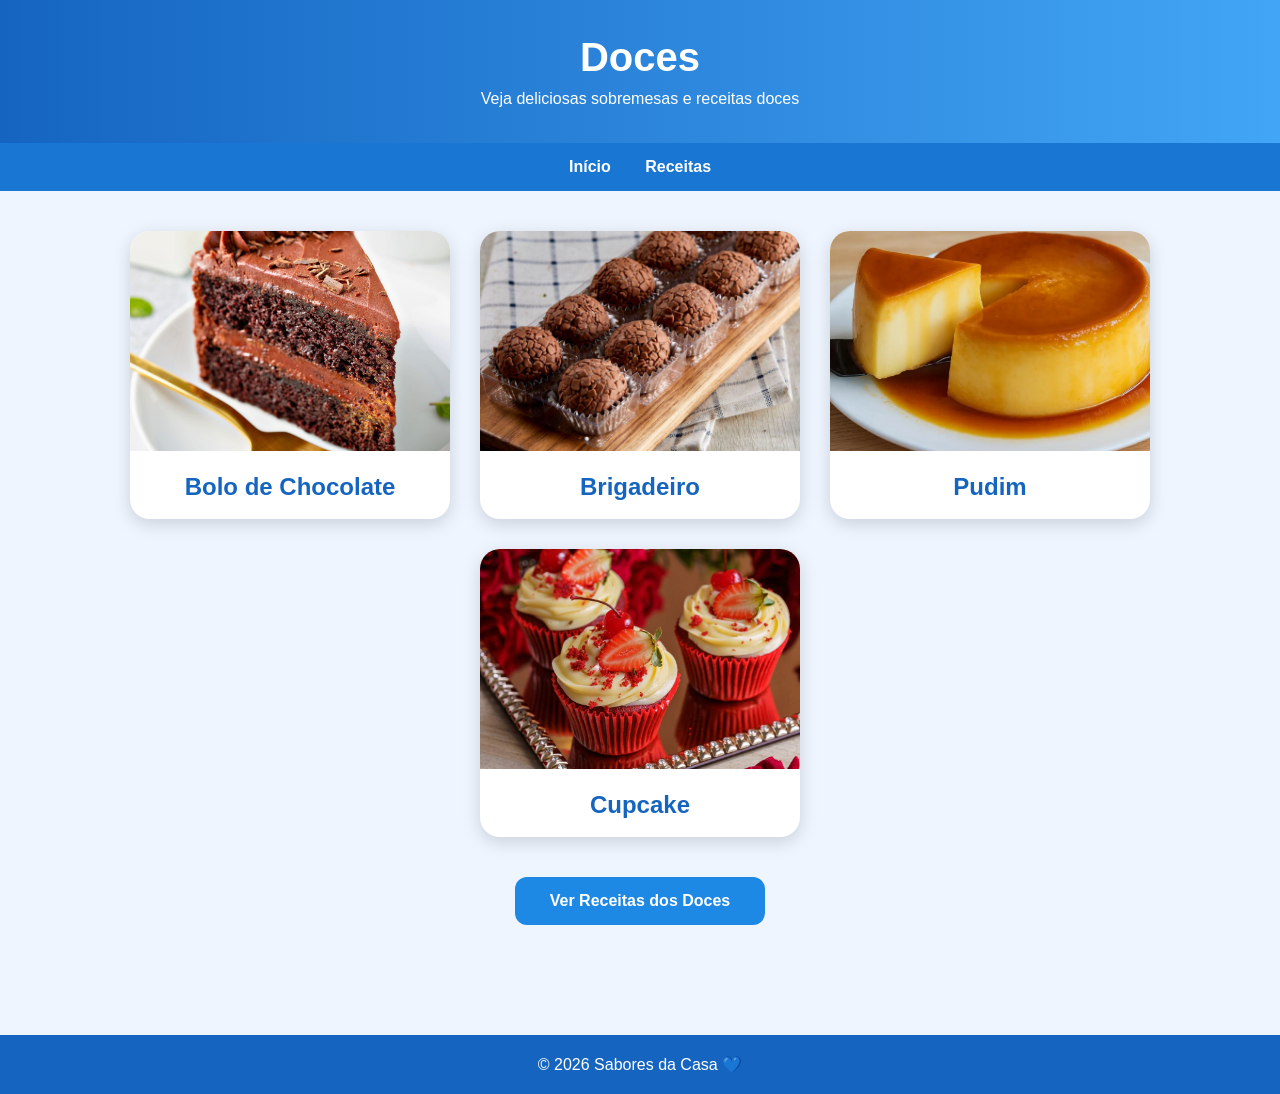
==== doces.html @ 2ae39713 "acerto da tela de doces" ====
<!DOCTYPE html>
<html lang="pt-BR">
<head>
<meta charset="UTF-8">
<meta name="viewport" content="width=device-width, initial-scale=1.0">

<title>Doces | Sabores da Casa</title>

<style>
*{
    margin:0;
    padding:0;
    box-sizing:border-box;
}

body{
    font-family: Arial, sans-serif;
    background:#eef5ff;
}


header{
    background:linear-gradient(to right,#1565c0,#42a5f5);
    color:white;
    text-align:center;
    padding:35px;
}

header h1{
    font-size:40px;
}

header p{
    margin-top:10px;
}


nav{
    background:#1976d2;
    text-align:center;
    padding:15px;
}

nav a{
    color:white;
    text-decoration:none;
    margin:0 15px;
    font-weight:bold;
}

nav a:hover{
    color:#bbdefb;
}


.container{
    width:90%;
    margin:auto;
    padding:40px 0;
}

.galeria{
    display:flex;
    flex-wrap:wrap;
    justify-content:center;
    gap:30px;
}

.card{
    width:320px;
    background:white;
    border-radius:20px;
    overflow:hidden;
    box-shadow:0 5px 18px rgba(0,0,0,0.15);
    transition:0.3s;
}

.card:hover{
    transform:translateY(-10px);
}

.card img{
    width:100%;
    height:220px;
    object-fit:cover;
}

.card h2{
    text-align:center;
    color:#1565c0;
    padding:18px;
}


.botao{
    display:block;
    width:250px;
    text-align:center;
    margin:40px auto;
    background:#1e88e5;
    color:white;
    text-decoration:none;
    padding:15px;
    border-radius:12px;
    font-weight:bold;
    transition:0.3s;
}

.botao:hover{
    background:#1565c0;
}


footer{
    background:#1565c0;
    color:white;
    text-align:center;
    padding:20px;
    margin-top:30px;
}
</style>
</head>
<body>

<header>
    <h1>Doces</h1>
    <p>Veja deliciosas sobremesas e receitas doces</p>
</header>

<nav>
    <a href="index.html">Início</a>
    <a href="receitas-doces.html">Receitas</a>
</nav>

<div class="container">

    <div class="galeria">

        
        <div class="card">
            <img src="bolo de chocolate.jpg"
            alt="Bolo de Chocolate">

            <h2>Bolo de Chocolate</h2>
        </div>

        
        <div class="card">
            <img src="image-329.jpg"
            alt="Brigadeiro">

            <h2>Brigadeiro</h2>
        </div>

     
        <div class="card">
            <img src="Pudim-de-Leite-Condensado-Sem-Ovos.webp"
            alt="Pudim">

            <h2>Pudim</h2>
        </div>

       
        <div class="card">
            <img src="Cupcake-RedVelvet.jpg"
            alt="Cupcake">

            <h2>Cupcake</h2>
        </div>

    </div>

    <a href="receitas-doces.html" class="botao">
        Ver Receitas dos Doces
    </a>

</div>

<footer>
    <p>© 2026 Sabores da Casa 💙</p>
</footer>

</body>
</html>
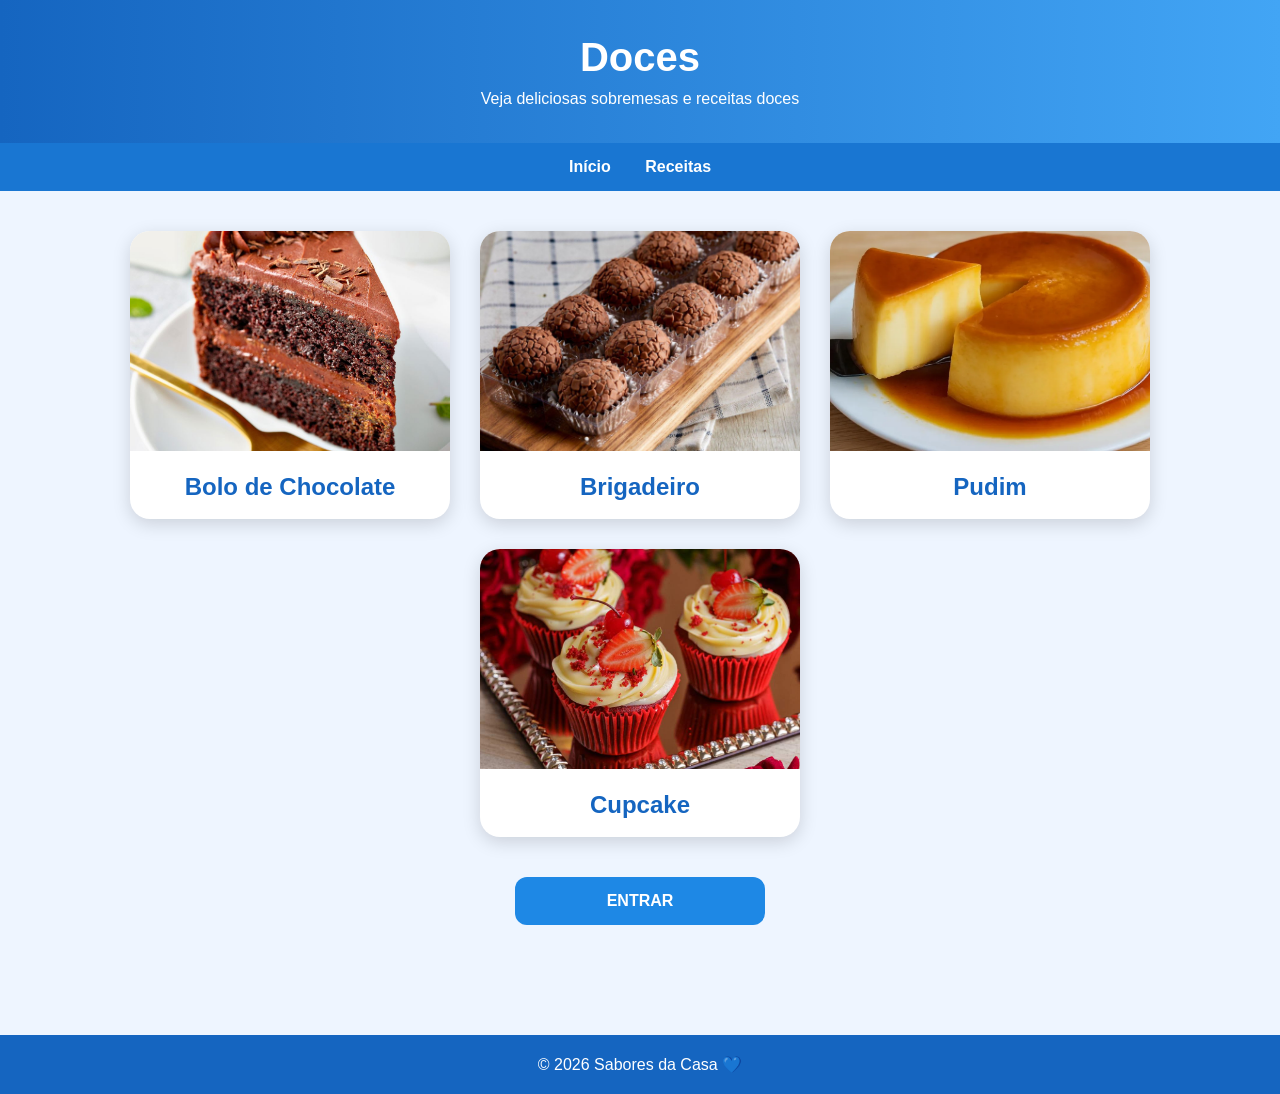
==== commit 92231ffe: "desinvolvimento pt 4" ====
--- a/doces.html
+++ b/doces.html
@@ -171,7 +171,7 @@
     </div>
 
     <a href="receitas-doces.html" class="botao">
-        Ver Receitas dos Doces
+        ENTRAR
     </a>
 
 </div>
